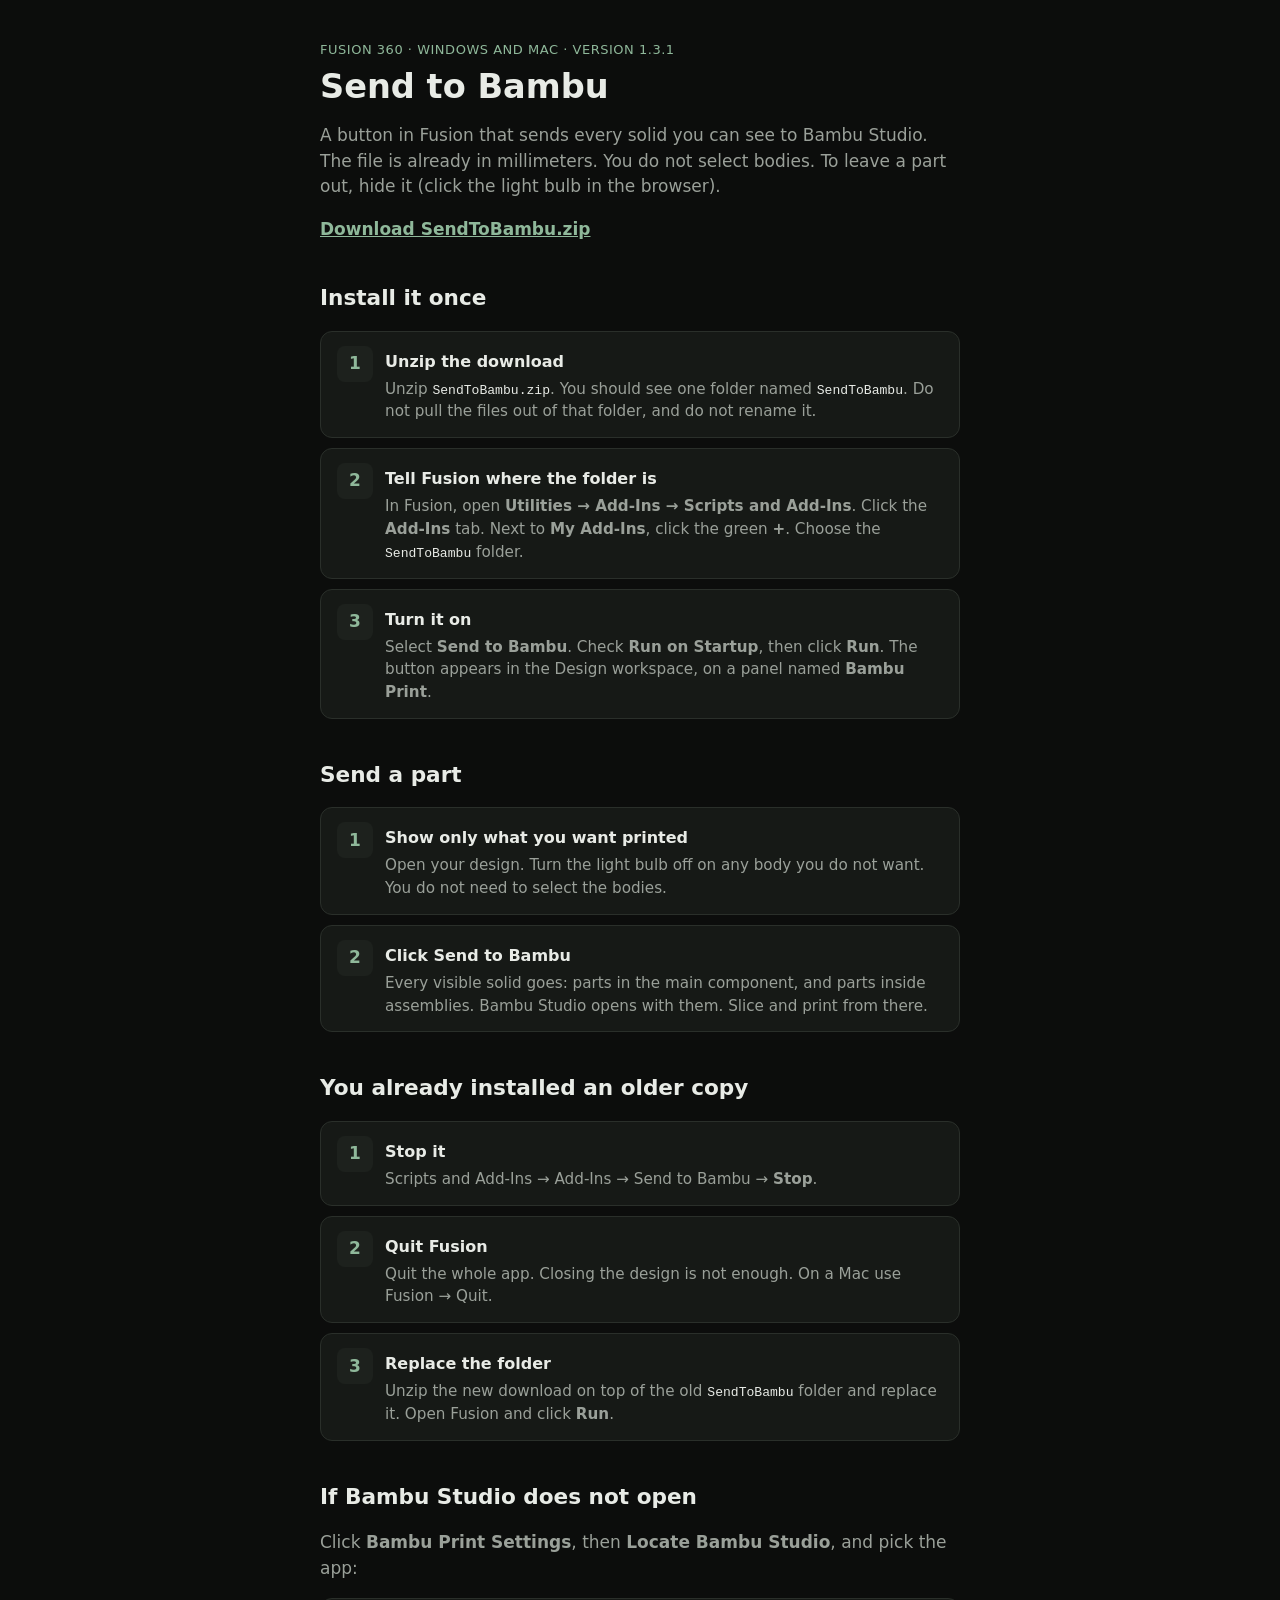
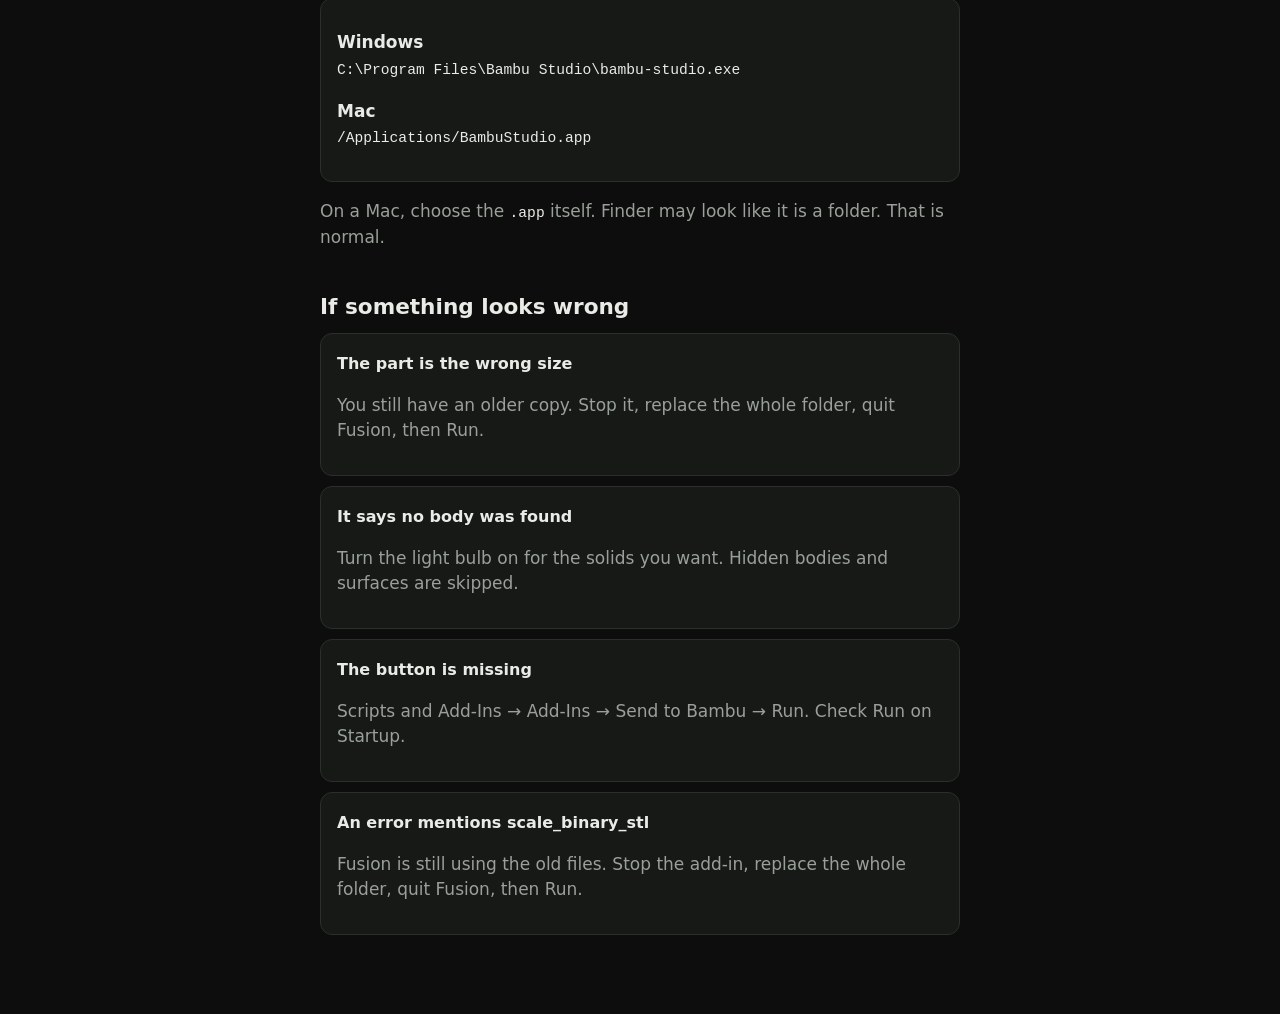
==== public/instructions.html @ 19cb1212 "Clarify install steps and ship the millimeter add-in. Plain-language install page, updated zip, and " ====
<!DOCTYPE html>
<html lang="en">
<head>
  <meta charset="utf-8" />
  <meta name="viewport" content="width=device-width, initial-scale=1" />
  <title>Send to Bambu — how to install</title>
  <style>
    :root {
      --bg: #0c0d0c;
      --surface: #161916;
      --surface-2: #1d211d;
      --fg: #e8ebe6;
      --muted: #9aa099;
      --sage: #8fb89a;
      --border: #2a2f2a;
    }
    * { box-sizing: border-box; }
    body {
      margin: 0;
      background: var(--bg);
      color: var(--fg);
      font: 17px/1.5 "Segoe UI", system-ui, sans-serif;
    }
    main { max-width: 680px; margin: 0 auto; padding: 40px 20px 80px; }
    .kicker { margin: 0; color: var(--sage); font-size: 13px; letter-spacing: 0.04em; text-transform: uppercase; }
    h1 { font-size: 2.1rem; line-height: 1.15; margin: 8px 0 12px; }
    h2 { font-size: 1.35rem; margin: 40px 0 8px; }
    p { color: var(--muted); }
    a { color: var(--sage); }
    ol { list-style: none; margin: 16px 0 0; padding: 0; display: grid; gap: 10px; }
    li {
      display: grid;
      grid-template-columns: 36px 1fr;
      gap: 12px;
      background: var(--surface);
      border: 1px solid var(--border);
      border-radius: 12px;
      padding: 14px 16px;
    }
    .n {
      width: 36px; height: 36px;
      border-radius: 8px;
      background: var(--surface-2);
      color: var(--sage);
      display: flex; align-items: center; justify-content: center;
      font-weight: 650;
    }
    h3 { margin: 4px 0 0; font-size: 1rem; }
    li p { margin: 4px 0 0; font-size: 0.95rem; }
    .card {
      background: var(--surface);
      border: 1px solid var(--border);
      border-radius: 12px;
      padding: 14px 16px;
      margin-top: 10px;
    }
    .card strong { color: var(--fg); }
    code {
      font-family: ui-monospace, Menlo, Consolas, monospace;
      font-size: 0.86em;
      color: var(--fg);
    }
    .trouble { margin-top: 10px; }
    .trouble h3 { margin-bottom: 4px; }
  </style>
</head>
<body>
  <main>
    <p class="kicker">Fusion 360 · Windows and Mac · version 1.3.1</p>
    <h1>Send to Bambu</h1>
    <p>A button in Fusion that sends every solid you can see to Bambu Studio. The file is already in millimeters. You do not select bodies. To leave a part out, hide it (click the light bulb in the browser).</p>
    <p><a href="/downloads/SendToBambu.zip"><strong>Download SendToBambu.zip</strong></a></p>

    <h2>Install it once</h2>
    <ol>
      <li>
        <span class="n">1</span>
        <div>
          <h3>Unzip the download</h3>
          <p>Unzip <code>SendToBambu.zip</code>. You should see one folder named <code>SendToBambu</code>. Do not pull the files out of that folder, and do not rename it.</p>
        </div>
      </li>
      <li>
        <span class="n">2</span>
        <div>
          <h3>Tell Fusion where the folder is</h3>
          <p>In Fusion, open <strong>Utilities → Add-Ins → Scripts and Add-Ins</strong>. Click the <strong>Add-Ins</strong> tab. Next to <strong>My Add-Ins</strong>, click the green <strong>+</strong>. Choose the <code>SendToBambu</code> folder.</p>
        </div>
      </li>
      <li>
        <span class="n">3</span>
        <div>
          <h3>Turn it on</h3>
          <p>Select <strong>Send to Bambu</strong>. Check <strong>Run on Startup</strong>, then click <strong>Run</strong>. The button appears in the Design workspace, on a panel named <strong>Bambu Print</strong>.</p>
        </div>
      </li>
    </ol>

    <h2>Send a part</h2>
    <ol>
      <li>
        <span class="n">1</span>
        <div>
          <h3>Show only what you want printed</h3>
          <p>Open your design. Turn the light bulb off on any body you do not want. You do not need to select the bodies.</p>
        </div>
      </li>
      <li>
        <span class="n">2</span>
        <div>
          <h3>Click Send to Bambu</h3>
          <p>Every visible solid goes: parts in the main component, and parts inside assemblies. Bambu Studio opens with them. Slice and print from there.</p>
        </div>
      </li>
    </ol>

    <h2>You already installed an older copy</h2>
    <ol>
      <li>
        <span class="n">1</span>
        <div>
          <h3>Stop it</h3>
          <p>Scripts and Add-Ins → Add-Ins → Send to Bambu → <strong>Stop</strong>.</p>
        </div>
      </li>
      <li>
        <span class="n">2</span>
        <div>
          <h3>Quit Fusion</h3>
          <p>Quit the whole app. Closing the design is not enough. On a Mac use Fusion → Quit.</p>
        </div>
      </li>
      <li>
        <span class="n">3</span>
        <div>
          <h3>Replace the folder</h3>
          <p>Unzip the new download on top of the old <code>SendToBambu</code> folder and replace it. Open Fusion and click <strong>Run</strong>.</p>
        </div>
      </li>
    </ol>

    <h2>If Bambu Studio does not open</h2>
    <p>Click <strong>Bambu Print Settings</strong>, then <strong>Locate Bambu Studio</strong>, and pick the app:</p>
    <div class="card">
      <p><strong>Windows</strong><br><code>C:\Program Files\Bambu Studio\bambu-studio.exe</code></p>
      <p><strong>Mac</strong><br><code>/Applications/BambuStudio.app</code></p>
    </div>
    <p>On a Mac, choose the <code>.app</code> itself. Finder may look like it is a folder. That is normal.</p>

    <h2>If something looks wrong</h2>
    <div class="card trouble">
      <h3>The part is the wrong size</h3>
      <p>You still have an older copy. Stop it, replace the whole folder, quit Fusion, then Run.</p>
    </div>
    <div class="card trouble">
      <h3>It says no body was found</h3>
      <p>Turn the light bulb on for the solids you want. Hidden bodies and surfaces are skipped.</p>
    </div>
    <div class="card trouble">
      <h3>The button is missing</h3>
      <p>Scripts and Add-Ins → Add-Ins → Send to Bambu → Run. Check Run on Startup.</p>
    </div>
    <div class="card trouble">
      <h3>An error mentions scale_binary_stl</h3>
      <p>Fusion is still using the old files. Stop the add-in, replace the whole folder, quit Fusion, then Run.</p>
    </div>
  </main>
</body>
</html>
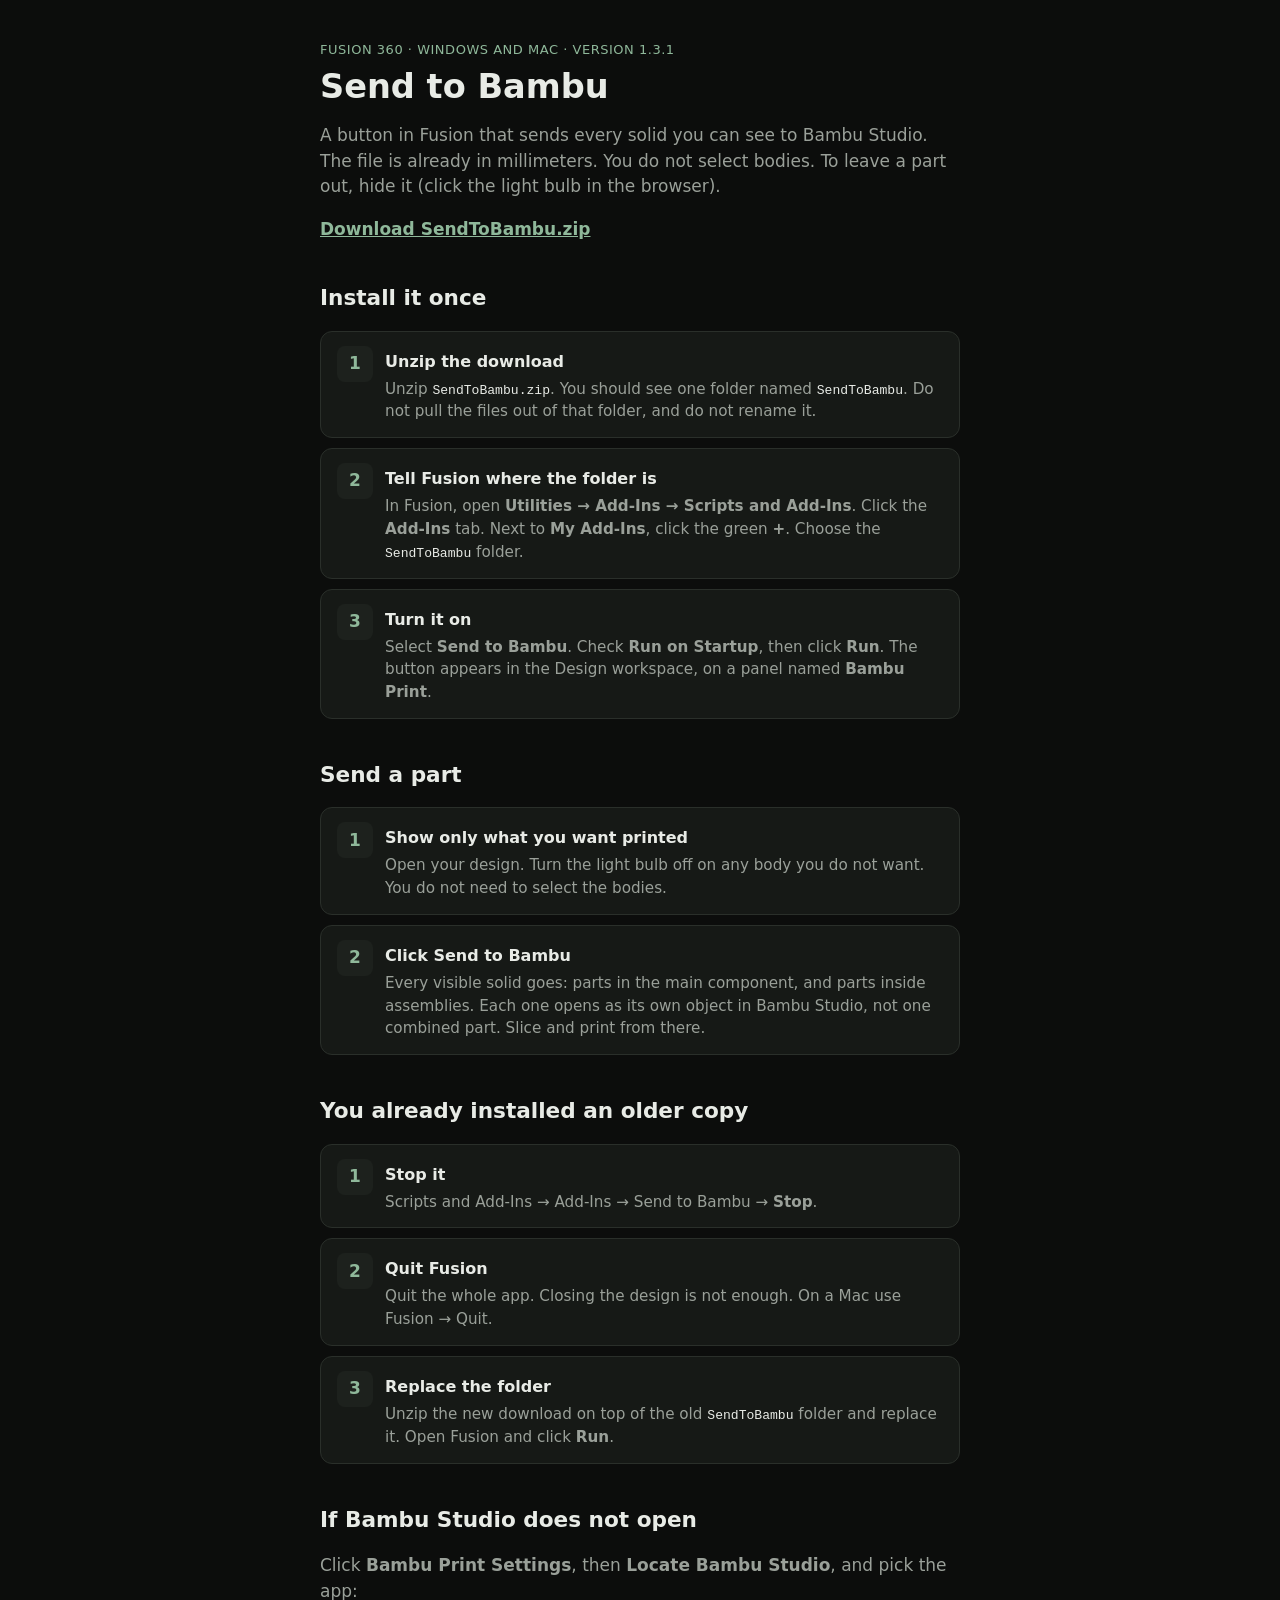
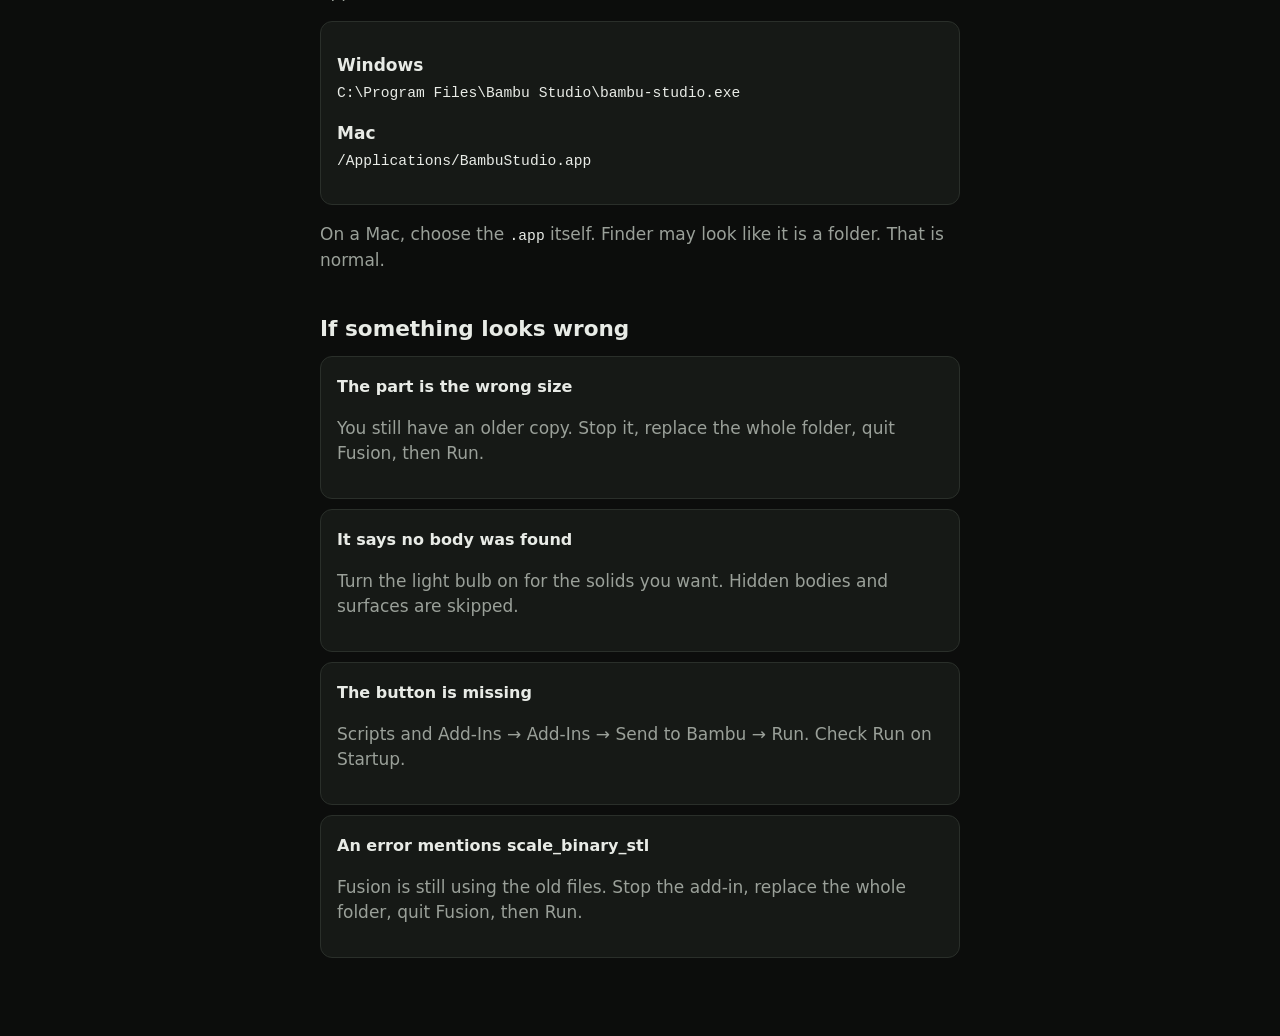
==== commit 0ec14e62: "Keep each visible solid as its own Bambu Studio object. STEP is not used: Studio imports it as one m" ====
--- a/public/instructions.html
+++ b/public/instructions.html
@@ -109,7 +109,7 @@
         <span class="n">2</span>
         <div>
           <h3>Click Send to Bambu</h3>
-          <p>Every visible solid goes: parts in the main component, and parts inside assemblies. Bambu Studio opens with them. Slice and print from there.</p>
+          <p>Every visible solid goes: parts in the main component, and parts inside assemblies. Each one opens as its own object in Bambu Studio, not one combined part. Slice and print from there.</p>
         </div>
       </li>
     </ol>
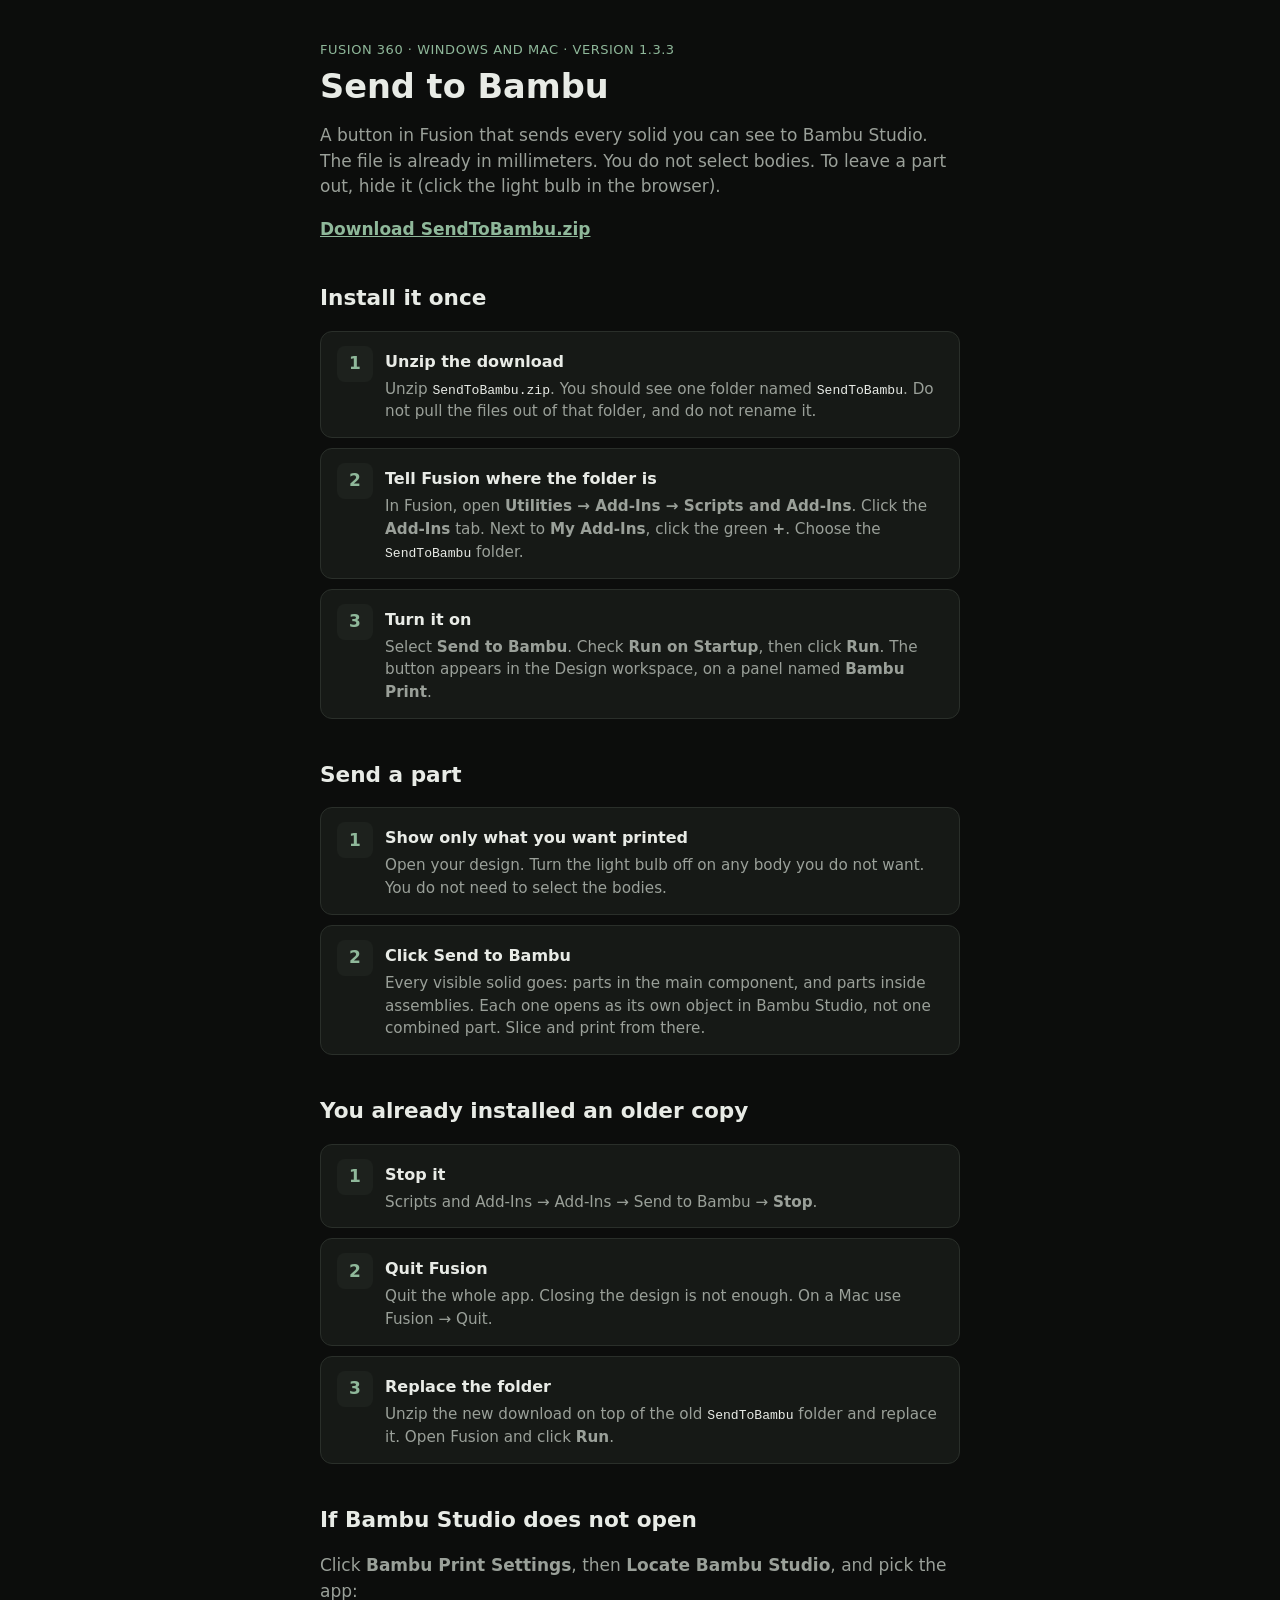
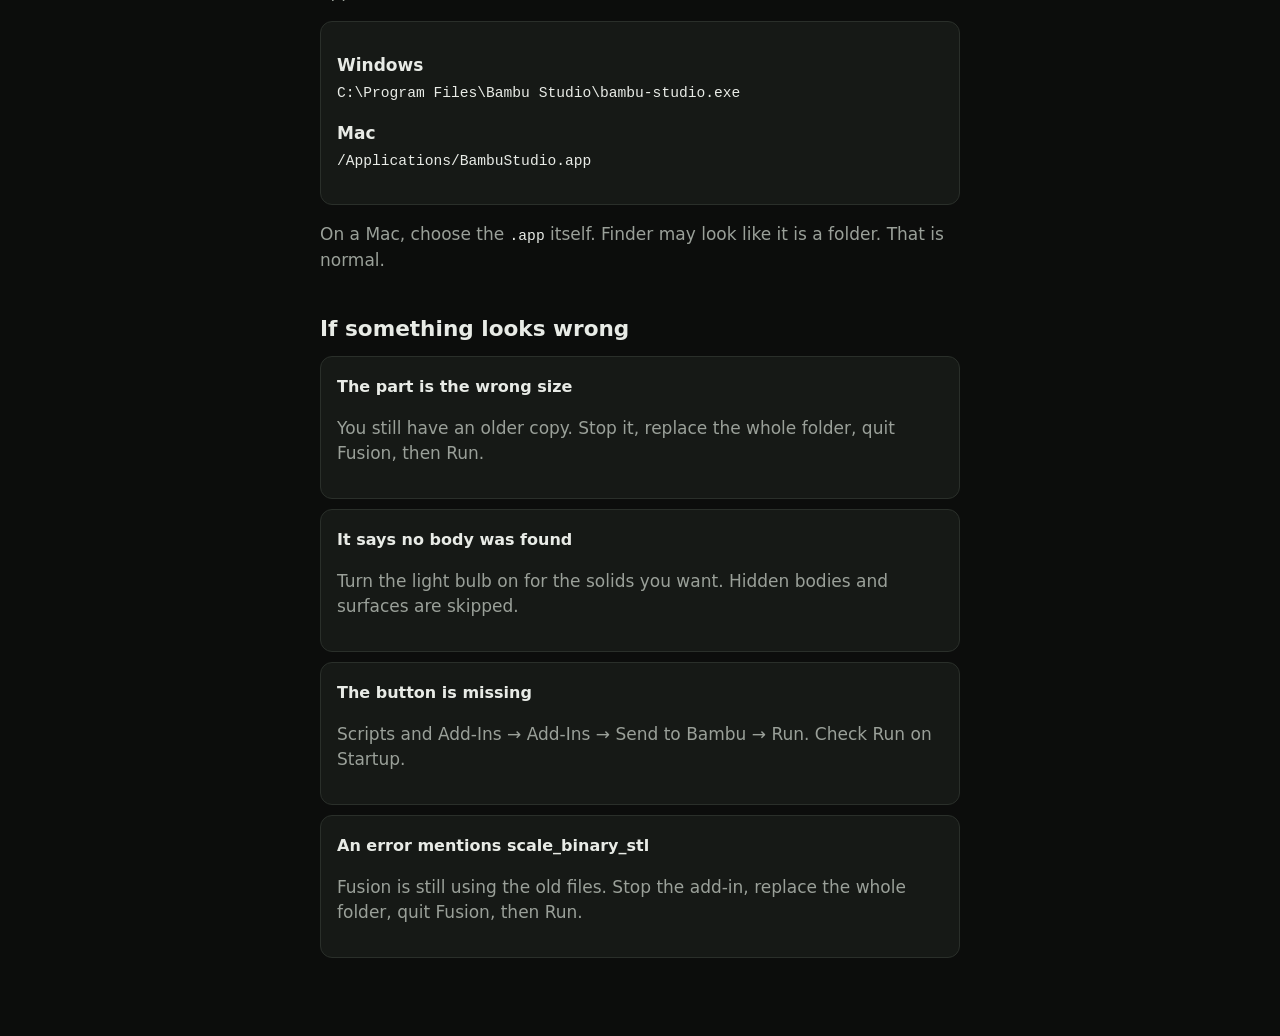
==== commit 0e70d86e: "Weld mesh corners so Bambu does not report every edge as open. STL repeats each corner on every tria" ====
--- a/public/instructions.html
+++ b/public/instructions.html
@@ -66,7 +66,7 @@
 </head>
 <body>
   <main>
-    <p class="kicker">Fusion 360 · Windows and Mac · version 1.3.1</p>
+    <p class="kicker">Fusion 360 · Windows and Mac · version 1.3.3</p>
     <h1>Send to Bambu</h1>
     <p>A button in Fusion that sends every solid you can see to Bambu Studio. The file is already in millimeters. You do not select bodies. To leave a part out, hide it (click the light bulb in the browser).</p>
     <p><a href="/downloads/SendToBambu.zip"><strong>Download SendToBambu.zip</strong></a></p>
